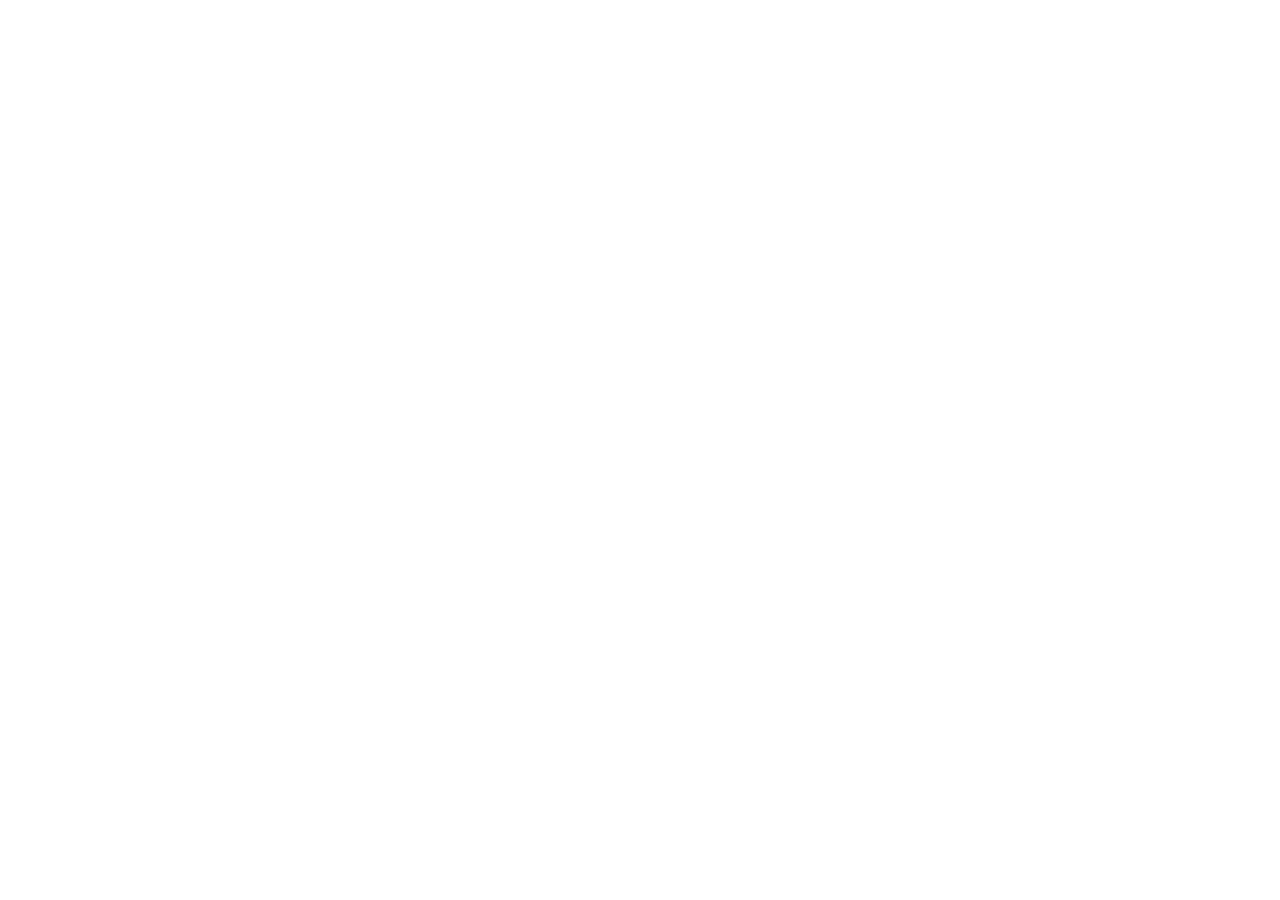
==== docs/index.html @ f17481f5 "Deploy site update" ====
<!DOCTYPE html>
<html>
<head>
  <!--
    If you are serving your web app in a path other than the root, change the
    href value below to reflect the base path you are serving from.

    The path provided below has to start and end with a slash "/" in order for
    it to work correctly.

    For more details:
    * https://developer.mozilla.org/en-US/docs/Web/HTML/Element/base

    This is a placeholder for base href that will be replaced by the value of
    the `--base-href` argument provided to `flutter build`.
  -->
  <base href="/">
  <meta charset="UTF-8">
  <meta content="IE=Edge" http-equiv="X-UA-Compatible">
  <meta name="description" content="A new Flutter project.">

  <!-- iOS meta tags & icons -->
  <meta name="mobile-web-app-capable" content="yes">
  <meta name="apple-mobile-web-app-status-bar-style" content="black">
  <meta name="apple-mobile-web-app-title" content="term_summary">
  <link rel="apple-touch-icon" href="icons/Icon-192.png">

  <!-- Favicon -->
  <link rel="icon" type="image/png" href="favicon.png"/>

  <title>term_summary</title>
  <link rel="manifest" href="manifest.json">
</head>
<body>
  <script src="flutter_bootstrap.js" async></script>
</body>
</html>
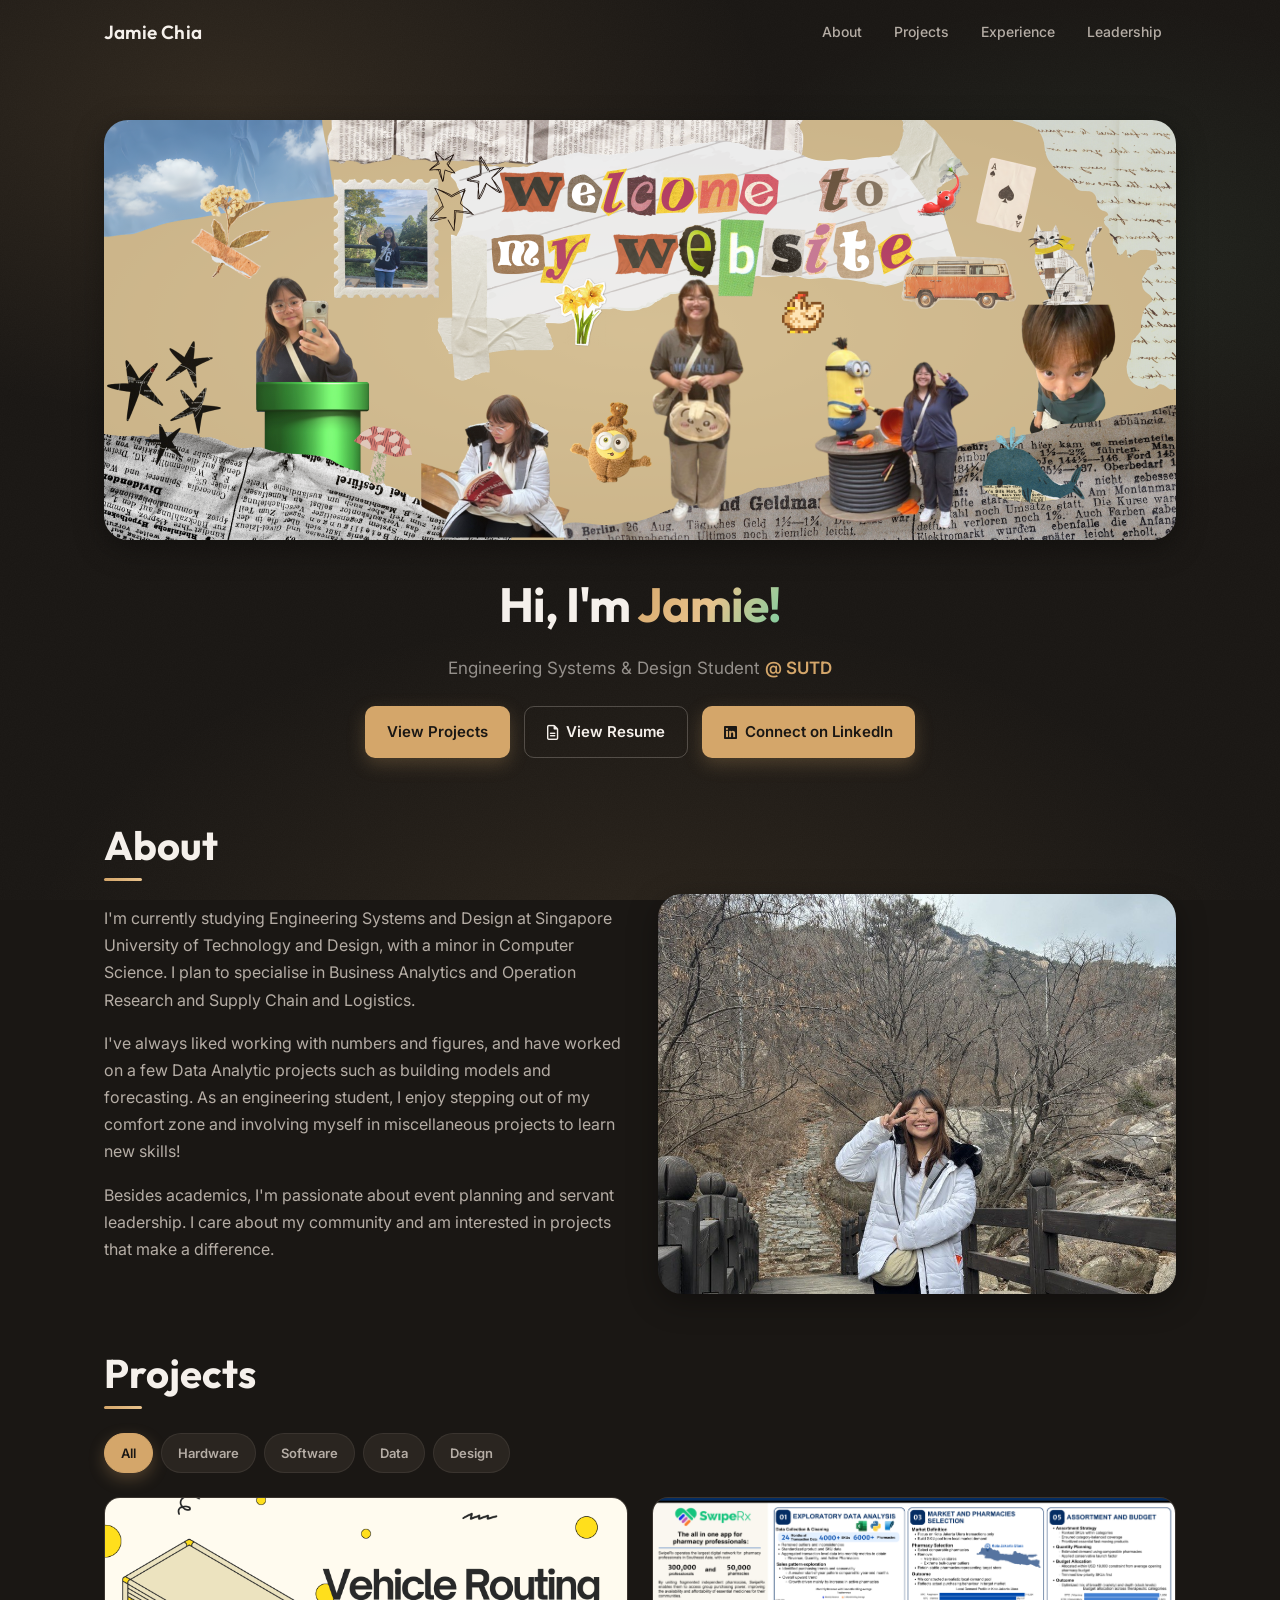
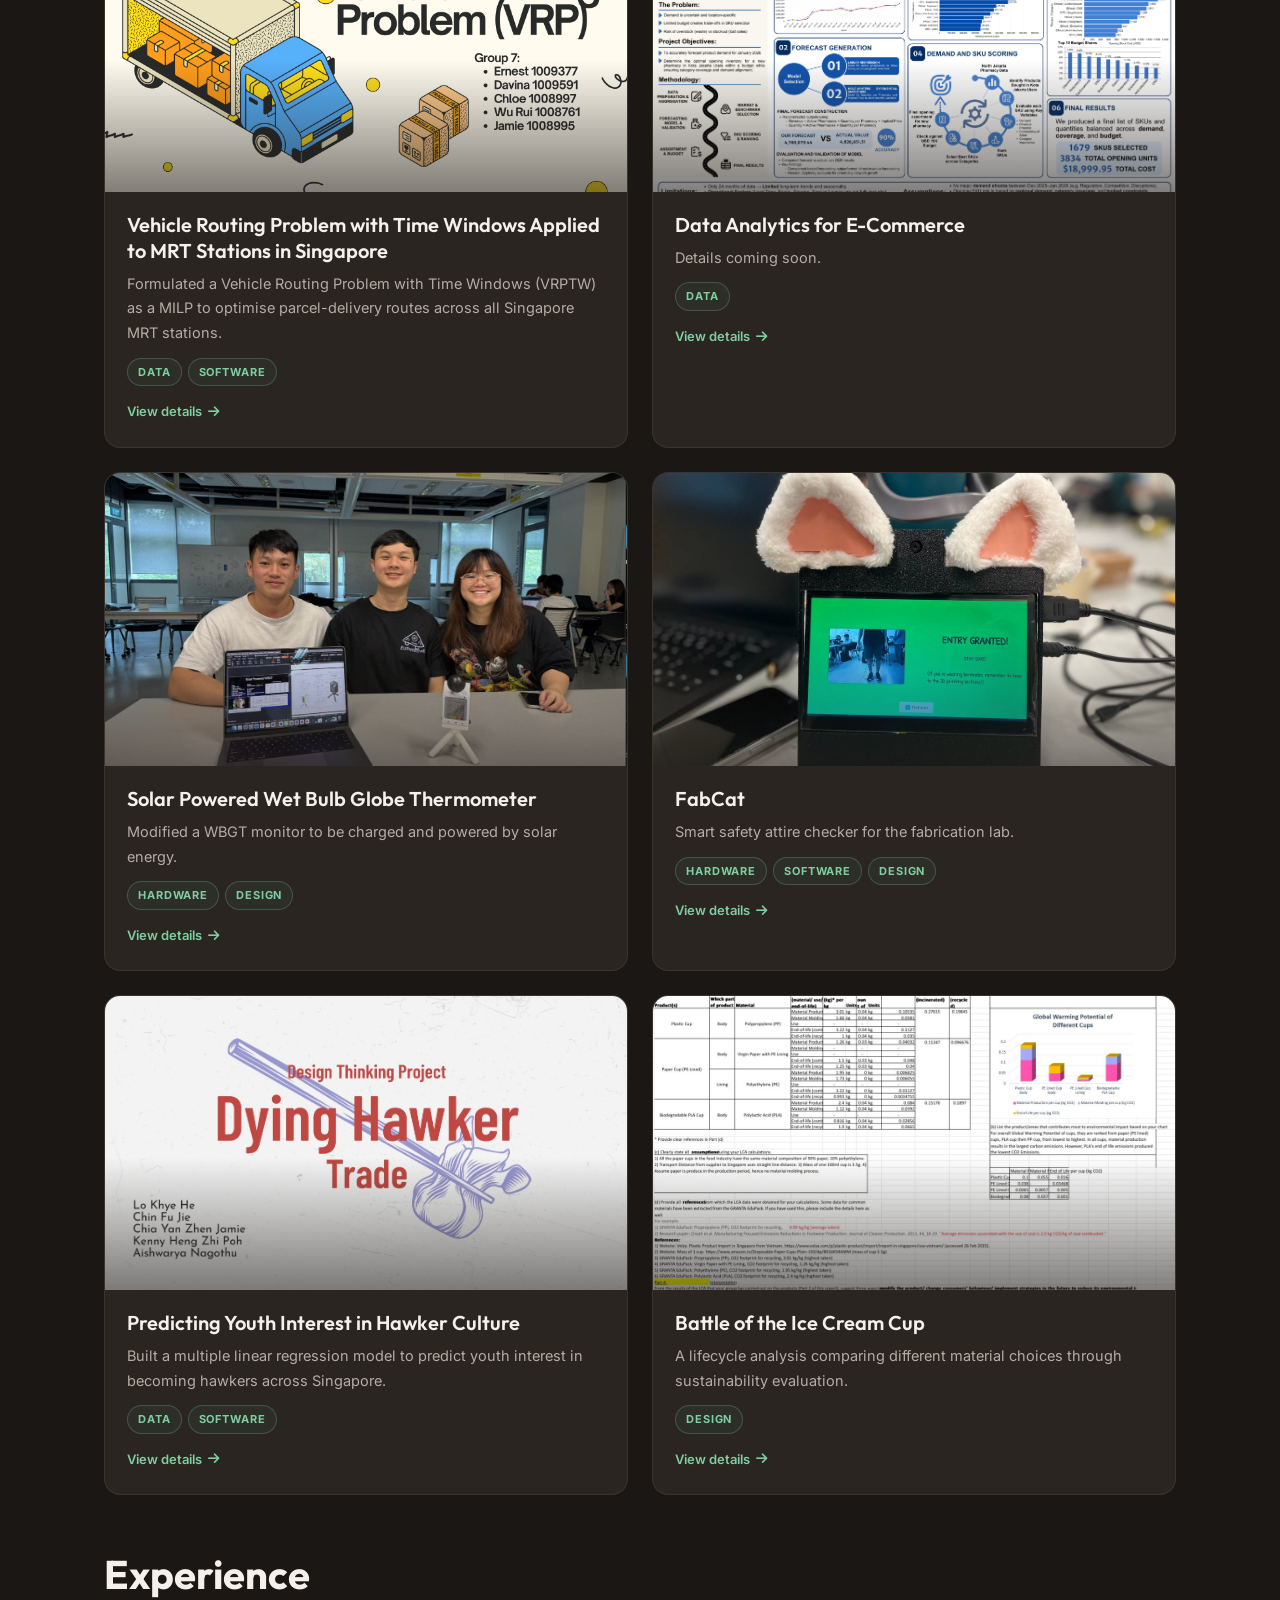
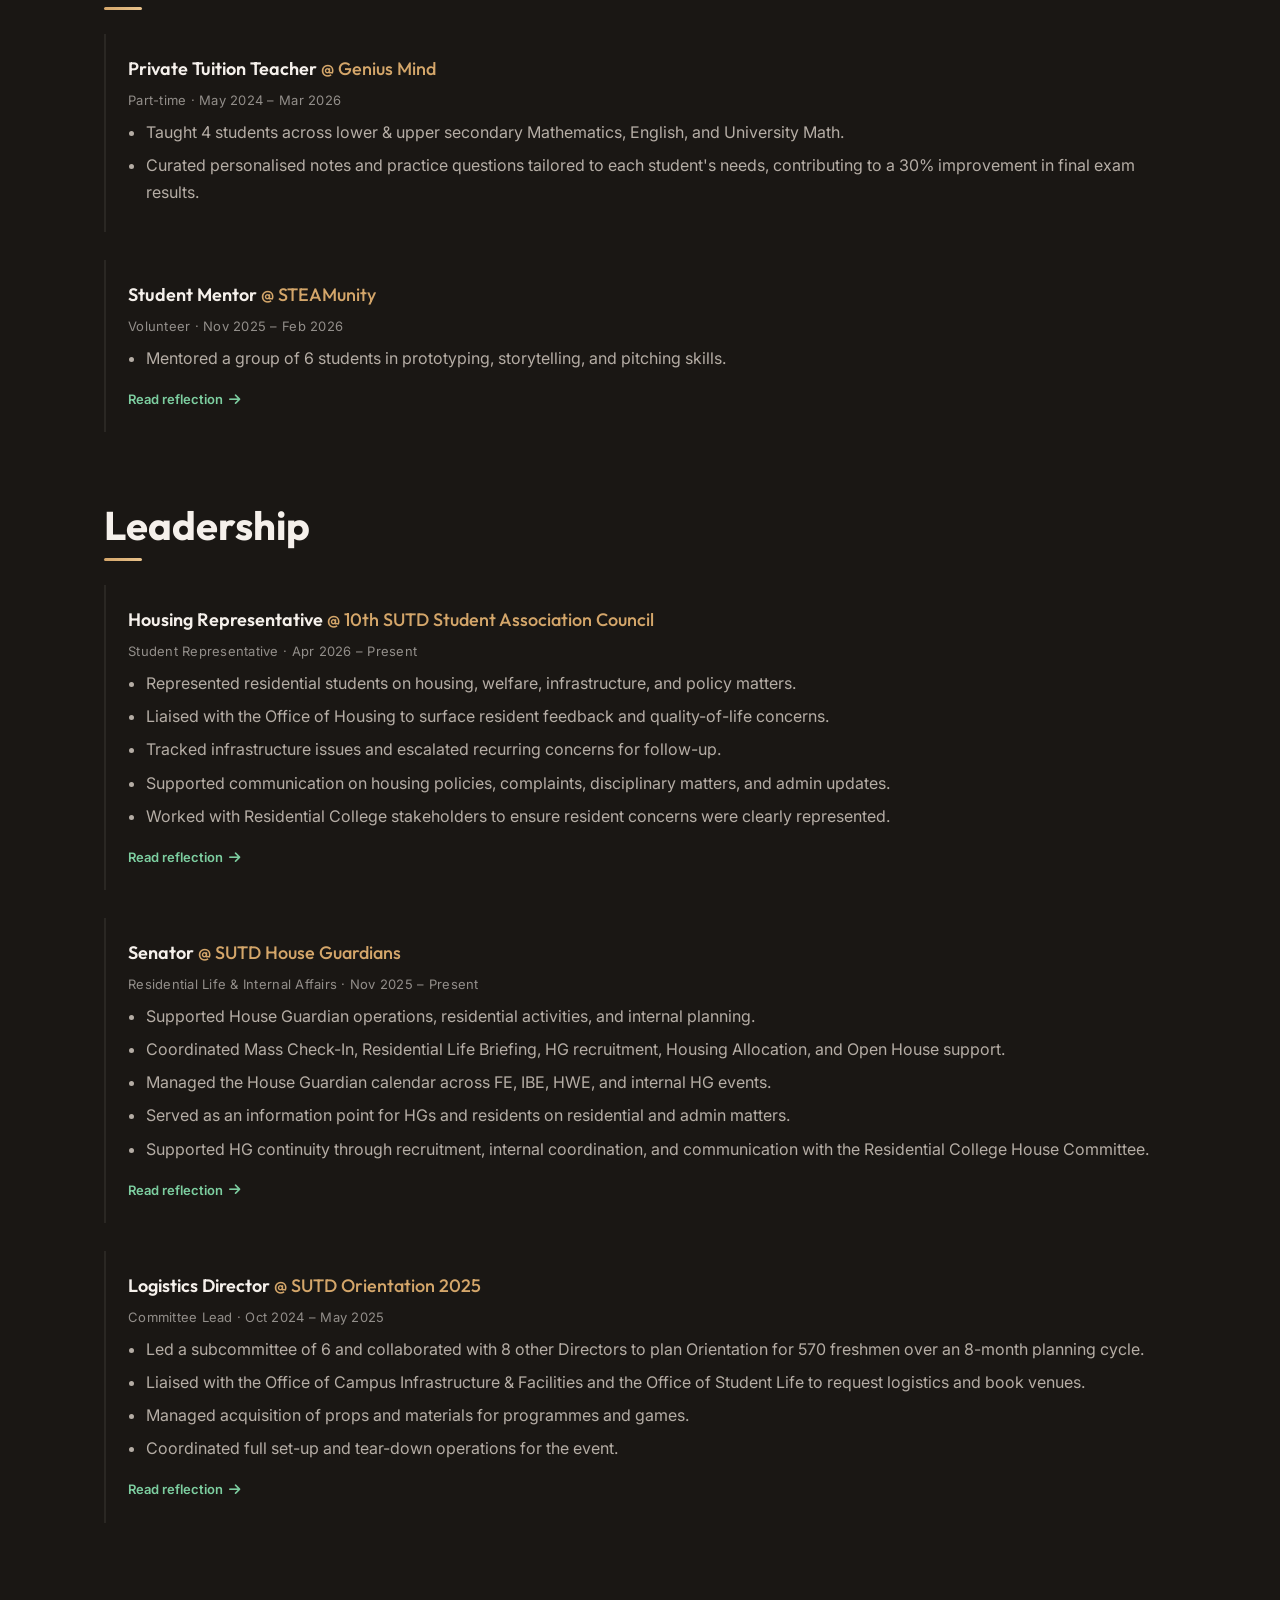
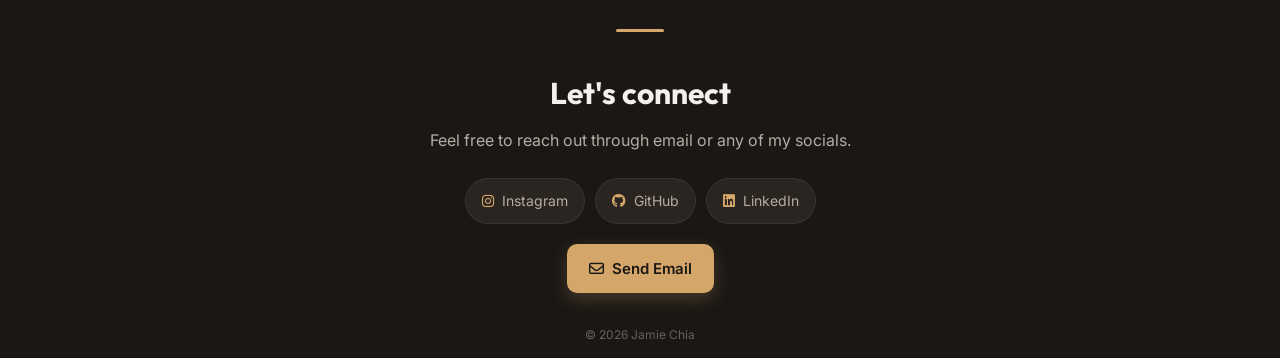
==== commit b88a0cd3: "Switch site to HTML version" ====
--- a/docs/index.html
+++ b/docs/index.html
@@ -1,37 +1,182 @@
 <!DOCTYPE html>
-<html>
+<html lang="en">
 <head>
-  <!--
-    If you are serving your web app in a path other than the root, change the
-    href value below to reflect the base path you are serving from.
+  <meta charset="UTF-8" />
+  <meta name="viewport" content="width=device-width, initial-scale=1.0" />
+  <title>Jamie Chia — Portfolio</title>
+  <meta name="description" content="Jamie Chia — Engineering Systems & Design student at SUTD, aspiring data analyst. Projects in data analytics, optimisation, hardware, and design, plus leadership and experience." />
+  <meta name="author" content="Jamie Chia" />
+  <link rel="icon" type="image/png" href="favicon.png" />
 
-    The path provided below has to start and end with a slash "/" in order for
-    it to work correctly.
+  <!-- Open Graph / social preview -->
+  <meta property="og:type" content="website" />
+  <meta property="og:title" content="Jamie Chia — Portfolio" />
+  <meta property="og:description" content="Engineering Systems & Design student at SUTD. Projects in data analytics, optimisation, hardware, and design." />
+  <meta property="og:image" content="assets/welcome_new.png" />
+  <meta name="twitter:card" content="summary_large_image" />
 
-    For more details:
-    * https://developer.mozilla.org/en-US/docs/Web/HTML/Element/base
+  <link rel="preconnect" href="https://fonts.googleapis.com" />
+  <link rel="preconnect" href="https://fonts.gstatic.com" crossorigin />
+  <link
+    href="https://fonts.googleapis.com/css2?family=Outfit:wght@500;600;700;800&family=Inter:wght@400;500;600;700&display=swap"
+    rel="stylesheet"
+  />
+  <link rel="stylesheet" href="https://cdnjs.cloudflare.com/ajax/libs/font-awesome/6.5.1/css/all.min.css" />
+  <link rel="stylesheet" href="styles.css" />
 
-    This is a placeholder for base href that will be replaced by the value of
-    the `--base-href` argument provided to `flutter build`.
-  -->
-  <base href="/">
-  <meta charset="UTF-8">
-  <meta content="IE=Edge" http-equiv="X-UA-Compatible">
-  <meta name="description" content="A new Flutter project.">
-
-  <!-- iOS meta tags & icons -->
-  <meta name="mobile-web-app-capable" content="yes">
-  <meta name="apple-mobile-web-app-status-bar-style" content="black">
-  <meta name="apple-mobile-web-app-title" content="term_summary">
-  <link rel="apple-touch-icon" href="icons/Icon-192.png">
-
-  <!-- Favicon -->
-  <link rel="icon" type="image/png" href="favicon.png"/>
-
-  <title>term_summary</title>
-  <link rel="manifest" href="manifest.json">
+  <script>
+    // Prevent browser page-zoom (trackpad pinch = ctrl+wheel) so zooming an
+    // embedded PDF/poster doesn't scale the whole site. The Drive PDF viewer
+    // keeps its own zoom controls.
+    window.addEventListener('wheel', function (e) {
+      if (e.ctrlKey) e.preventDefault();
+    }, { passive: false });
+    window.addEventListener('keydown', function (e) {
+      if ((e.ctrlKey || e.metaKey) && ['+', '-', '=', '0'].indexOf(e.key) !== -1) {
+        e.preventDefault();
+      }
+    });
+    document.addEventListener('gesturestart', function (e) { e.preventDefault(); });
+  </script>
 </head>
 <body>
-  <script src="flutter_bootstrap.js" async></script>
+  <div class="bg-mesh" aria-hidden="true"></div>
+  <div class="bg-noise" aria-hidden="true"></div>
+
+  <header class="nav" id="nav">
+    <div class="nav-inner">
+      <a href="#welcome" class="brand">Jamie Chia</a>
+      <nav class="nav-links">
+        <a href="#about" data-section="about">About</a>
+        <a href="#projects" data-section="projects">Projects</a>
+        <a href="#experience" data-section="experience">Experience</a>
+        <a href="#leadership" data-section="leadership">Leadership</a>
+      </nav>
+    </div>
+    <div class="scroll-progress" id="scrollProgress" aria-hidden="true"></div>
+  </header>
+
+  <main class="container">
+    <!-- Welcome -->
+    <section id="welcome" class="welcome reveal">
+      <div class="hero-banner">
+        <img src="assets/welcome_new.png" alt="Welcome banner" />
+        <div class="hero-glow" aria-hidden="true"></div>
+      </div>
+      <h1 class="hero-title">
+        Hi, I'm <span class="gradient-text">Jamie!</span>
+      </h1>
+      <p class="hero-sub">
+        Engineering Systems &amp; Design Student
+        <span class="accent">@ SUTD</span>
+      </p>
+      <div class="hero-cta">
+        <a href="#projects" class="btn btn-primary">View Projects</a>
+        <a
+          href="https://drive.google.com/file/d/1dFNboKUrSC80b1R4rKAK2eT_RFc7WORm/view"
+          target="_blank"
+          rel="noopener"
+          class="btn btn-ghost"
+        >
+          <i class="fa-regular fa-file-lines"></i> View Resume
+        </a>
+        <a
+          href="https://www.linkedin.com/in/jcjamiechia/"
+          target="_blank"
+          rel="noopener"
+          class="btn btn-primary"
+        >
+          <i class="fa-brands fa-linkedin"></i> Connect on LinkedIn
+        </a>
+      </div>
+    </section>
+
+    <!-- About -->
+    <section id="about" class="about reveal">
+      <div class="about-text">
+        <h2 class="section-title">About</h2>
+        <p>
+          I'm currently studying Engineering Systems and Design at Singapore
+          University of Technology and Design, with a minor in Computer Science.
+          I plan to specialise in Business Analytics and Operation Research and
+          Supply Chain and Logistics.
+        </p>
+        <p>
+          I've always liked working with numbers and figures, and have worked on
+          a few Data Analytic projects such as building models and forecasting.
+          As an engineering student, I enjoy stepping out of my comfort zone and
+          involving myself in miscellaneous projects to learn new skills!
+        </p>
+        <p>
+          Besides academics, I'm passionate about event planning and servant
+          leadership. I care about my community and am interested in projects
+          that make a difference.
+        </p>
+      </div>
+      <div class="about-image">
+        <img src="assets/about.jpg" alt="Portrait of Jamie" />
+      </div>
+    </section>
+
+    <!-- Projects -->
+    <section id="projects" class="projects reveal">
+      <h2 class="section-title">Projects</h2>
+      <div class="filter-chips" id="filterChips">
+        <button class="chip active" data-tag="All">All</button>
+        <button class="chip" data-tag="Hardware">Hardware</button>
+        <button class="chip" data-tag="Software">Software</button>
+        <button class="chip" data-tag="Data">Data</button>
+        <button class="chip" data-tag="Design">Design</button>
+      </div>
+      <div class="project-grid" id="projectGrid"></div>
+    </section>
+
+    <!-- Experience -->
+    <section id="experience" class="experience reveal">
+      <h2 class="section-title">Experience</h2>
+      <div class="exp-list" id="experienceList"></div>
+    </section>
+
+    <!-- Leadership -->
+    <section id="leadership" class="leadership reveal">
+      <h2 class="section-title">Leadership</h2>
+      <div class="exp-list" id="leadershipList"></div>
+    </section>
+
+    <!-- Contact / Footer -->
+    <footer id="contact" class="footer reveal">
+      <div class="footer-rule"></div>
+      <h2 class="footer-title">Let's connect</h2>
+      <p class="footer-sub">Feel free to reach out through email or any of my socials.</p>
+      <div class="socials">
+        <a href="https://www.instagram.com/jcjamiechia/" target="_blank" rel="noopener" class="social">
+          <i class="fa-brands fa-instagram"></i><span>Instagram</span>
+        </a>
+        <a href="https://github.com/jcjamiechia" target="_blank" rel="noopener" class="social">
+          <i class="fa-brands fa-github"></i><span>GitHub</span>
+        </a>
+        <a href="https://www.linkedin.com/in/jcjamiechia/" target="_blank" rel="noopener" class="social">
+          <i class="fa-brands fa-linkedin"></i><span>LinkedIn</span>
+        </a>
+      </div>
+      <a href="mailto:cyzj1234@gmail.com" class="btn btn-primary email-btn">
+        <i class="fa-regular fa-envelope"></i> Send Email
+      </a>
+      <p class="copyright">© 2026 Jamie Chia</p>
+    </footer>
+  </main>
+
+  <!-- Project modal -->
+  <div class="modal" id="modal" aria-hidden="true">
+    <div class="modal-backdrop" data-close></div>
+    <div class="modal-panel" role="dialog" aria-modal="true">
+      <button class="modal-close" data-close aria-label="Close">
+        <i class="fa-solid fa-xmark"></i>
+      </button>
+      <div class="modal-body" id="modalBody"></div>
+    </div>
+  </div>
+
+  <script src="script.js"></script>
 </body>
 </html>
--- a/docs/styles.css
+++ b/docs/styles.css
@@ -0,0 +1,644 @@
+/* ─── Design tokens ─────────────────────────────────────────────── */
+:root {
+  --bg:            #1A1714;
+  --bg-2:          #221d18;
+  --surface:       #2A2520;
+  --surface-2:     #3A342E;
+  --primary:       #D4A66A;   /* caramel/gold */
+  --primary-soft:  #E8C28C;
+  --accent:        #7DCEA0;   /* sage green */
+  --text:          #F5F0EB;
+  --text-muted:    #B5ADA5;
+  --text-dim:      rgba(245,240,235,0.55);
+  --divider:       rgba(232,224,216,0.14);
+  --divider-soft:  rgba(232,224,216,0.08);
+  --button-on-primary: #1A1714;
+
+  --r-sm: 10px;
+  --r-md: 16px;
+  --r-lg: 24px;
+  --r-pill: 999px;
+
+  --s-sm: 12px;
+  --s-md: 24px;
+  --s-lg: 36px;
+  --s-xl: 56px;
+
+  --nav-h: 64px;
+
+  --shadow-card: 0 8px 30px rgba(0,0,0,0.35);
+  --shadow-hover: 0 18px 48px rgba(0,0,0,0.45);
+  --shadow-glow: 0 0 60px rgba(212,166,106,0.18);
+}
+
+/* ─── Reset & base ─────────────────────────────────────────────── */
+*, *::before, *::after { box-sizing: border-box; }
+html { scroll-behavior: smooth; scroll-padding-top: var(--nav-h); }
+body {
+  margin: 0;
+  background: var(--bg);
+  color: var(--text);
+  font-family: 'Inter', system-ui, -apple-system, sans-serif;
+  font-size: 16px;
+  line-height: 1.7;
+  -webkit-font-smoothing: antialiased;
+  overflow-x: hidden;
+}
+img { max-width: 100%; display: block; }
+a { color: inherit; text-decoration: none; }
+button { font: inherit; cursor: pointer; border: 0; background: none; color: inherit; }
+ul { padding-left: 1.1em; margin: 8px 0 0; }
+li { margin: 6px 0; color: var(--text-muted); }
+p { margin: 0 0 1em; color: var(--text-muted); }
+
+/* ─── Atmospheric background ───────────────────────────────────── */
+.bg-mesh {
+  position: fixed; inset: 0;
+  z-index: -2;
+  background:
+    radial-gradient(60% 50% at 18% 12%, rgba(212,166,106,0.12), transparent 70%),
+    radial-gradient(45% 40% at 85% 28%, rgba(125,206,160,0.07), transparent 70%),
+    radial-gradient(70% 60% at 50% 110%, rgba(212,166,106,0.10), transparent 70%),
+    var(--bg);
+}
+.bg-noise {
+  position: fixed; inset: 0;
+  z-index: -1;
+  pointer-events: none;
+  opacity: 0.035;
+  background-image: url("data:image/svg+xml;utf8,<svg xmlns='http://www.w3.org/2000/svg' width='200' height='200'><filter id='n'><feTurbulence type='fractalNoise' baseFrequency='0.85' numOctaves='2' stitchTiles='stitch'/><feColorMatrix values='0 0 0 0 1 0 0 0 0 1 0 0 0 0 1 0 0 0 0.6 0'/></filter><rect width='100%' height='100%' filter='url(%23n)'/></svg>");
+}
+
+/* ─── Nav ──────────────────────────────────────────────────────── */
+.nav {
+  position: fixed; top: 0; left: 0; right: 0;
+  z-index: 50;
+  transition: background 220ms ease, border-color 220ms ease, backdrop-filter 220ms ease;
+  border-bottom: 1px solid transparent;
+}
+.nav.elevated {
+  background: rgba(26,23,20,0.78);
+  backdrop-filter: saturate(140%) blur(14px);
+  -webkit-backdrop-filter: saturate(140%) blur(14px);
+  border-bottom-color: var(--divider-soft);
+}
+.nav-inner {
+  max-width: 1120px;
+  margin: 0 auto;
+  padding: 14px 24px;
+  display: flex; align-items: center; gap: 16px;
+  height: var(--nav-h);
+}
+.brand {
+  font-family: 'Outfit', sans-serif;
+  font-weight: 600;
+  font-size: 19px;
+  letter-spacing: 0.2px;
+  color: var(--text);
+}
+.nav-links {
+  margin-left: auto;
+  display: flex; gap: 4px; flex-wrap: wrap;
+}
+.nav-links a {
+  position: relative;
+  padding: 8px 14px;
+  border-radius: var(--r-pill);
+  font-size: 14px; font-weight: 500;
+  color: var(--text-muted);
+  transition: color 180ms ease, background 180ms ease;
+}
+.nav-links a:hover { color: var(--text); background: rgba(245,240,235,0.04); }
+.nav-links a.active { color: var(--primary); background: rgba(212,166,106,0.08); }
+.nav-links a.active::after {
+  content: ''; position: absolute;
+  left: 50%; bottom: 2px;
+  width: 14px; height: 2px; margin-left: -7px;
+  background: var(--primary); border-radius: 2px;
+}
+
+/* ─── Layout ───────────────────────────────────────────────────── */
+.container {
+  max-width: 1120px;
+  margin: 0 auto;
+  padding: 96px var(--s-md) 0;
+}
+section { padding-bottom: var(--s-xl); scroll-margin-top: var(--nav-h); }
+.section-title {
+  font-family: 'Outfit', sans-serif;
+  font-size: clamp(28px, 4vw, 40px);
+  font-weight: 700;
+  line-height: 1.15;
+  margin: 0 0 var(--s-md);
+  color: var(--text);
+}
+.section-title::after {
+  content: ''; display: block;
+  width: 38px; height: 3px;
+  margin-top: 10px;
+  background: linear-gradient(90deg, var(--primary), var(--primary-soft));
+  border-radius: 2px;
+}
+
+/* ─── Reveal on scroll ─────────────────────────────────────────── */
+.reveal {
+  opacity: 0;
+  transform: translateY(28px);
+  transition: opacity 700ms ease, transform 700ms cubic-bezier(0.22,1,0.36,1);
+}
+.reveal.in {
+  opacity: 1;
+  transform: translateY(0);
+}
+@media (prefers-reduced-motion: reduce) {
+  .reveal { opacity: 1; transform: none; transition: none; }
+}
+
+/* ─── Welcome / Hero ───────────────────────────────────────────── */
+.welcome { text-align: center; padding-top: var(--s-md); }
+.hero-banner {
+  position: relative;
+  width: 100%; height: clamp(240px, 42vw, 420px);
+  border-radius: var(--r-lg);
+  overflow: hidden;
+  margin-bottom: var(--s-md);
+  box-shadow: var(--shadow-card);
+}
+.hero-banner img {
+  width: 100%; height: 100%;
+  object-fit: cover;
+  transition: transform 1200ms ease;
+}
+.hero-banner:hover img { transform: scale(1.03); }
+.hero-glow {
+  position: absolute; inset: -40%;
+  background: radial-gradient(closest-side, rgba(212,166,106,0.25), transparent 70%);
+  pointer-events: none;
+  mix-blend-mode: screen;
+}
+.hero-title {
+  font-family: 'Outfit', sans-serif;
+  font-size: clamp(32px, 5vw, 48px);
+  font-weight: 700;
+  margin: 16px 0 8px;
+  letter-spacing: -0.02em;
+}
+.gradient-text {
+  background: linear-gradient(120deg, var(--primary), var(--primary-soft) 50%, var(--accent));
+  -webkit-background-clip: text; background-clip: text;
+  color: transparent;
+}
+.hero-sub {
+  font-size: 17px;
+  color: var(--text-dim);
+  margin-bottom: var(--s-md);
+}
+.hero-sub .accent { color: var(--primary); font-weight: 600; }
+.hero-cta {
+  display: flex; flex-wrap: wrap; gap: 14px; justify-content: center;
+  margin-top: 8px;
+}
+
+/* ─── Buttons ──────────────────────────────────────────────────── */
+.btn {
+  display: inline-flex; align-items: center; gap: 8px;
+  padding: 12px 22px;
+  border-radius: var(--r-sm);
+  font-weight: 600; font-size: 15px;
+  transition: transform 180ms ease, box-shadow 180ms ease, background 180ms ease, color 180ms ease, border-color 180ms ease;
+  white-space: nowrap;
+}
+.btn:active { transform: translateY(1px); }
+.btn-primary {
+  background: var(--primary);
+  color: var(--button-on-primary);
+  box-shadow: 0 6px 18px rgba(212,166,106,0.25);
+}
+.btn-primary:hover {
+  background: var(--primary-soft);
+  box-shadow: 0 10px 26px rgba(212,166,106,0.35);
+  transform: translateY(-1px);
+}
+.btn-ghost {
+  border: 1px solid rgba(232,224,216,0.25);
+  color: var(--text);
+}
+.btn-ghost:hover {
+  background: rgba(245,240,235,0.05);
+  border-color: rgba(232,224,216,0.45);
+  transform: translateY(-1px);
+}
+
+/* ─── About ────────────────────────────────────────────────────── */
+.about {
+  display: grid;
+  grid-template-columns: 1fr 1fr;
+  gap: var(--s-lg);
+  align-items: start;
+}
+.about-text { padding-top: 8px; }
+.about-image {
+  margin-top: 80px;
+  border-radius: var(--r-lg);
+  overflow: hidden;
+  box-shadow: var(--shadow-card);
+  transition: transform 400ms ease, box-shadow 400ms ease;
+}
+.about-image:hover { transform: translateY(-4px); box-shadow: var(--shadow-hover); }
+.about-image img { width: 100%; height: 400px; object-fit: cover; }
+@media (max-width: 850px) {
+  .about { grid-template-columns: 1fr; gap: var(--s-md); }
+  .about-image { margin-top: 0; }
+}
+
+/* ─── Project filter chips ────────────────────────────────────── */
+.filter-chips {
+  display: flex; flex-wrap: wrap; gap: 8px;
+  margin-bottom: var(--s-md);
+}
+.chip {
+  padding: 8px 16px;
+  font-size: 13px; font-weight: 600;
+  color: var(--text-muted);
+  background: var(--surface);
+  border: 1px solid var(--divider-soft);
+  border-radius: var(--r-pill);
+  transition: all 200ms ease;
+}
+.chip:hover {
+  color: var(--text);
+  border-color: var(--divider);
+  transform: translateY(-1px);
+}
+.chip.active {
+  background: var(--primary);
+  border-color: var(--primary);
+  color: var(--button-on-primary);
+  box-shadow: 0 6px 16px rgba(212,166,106,0.28);
+}
+
+/* ─── Project grid & cards ────────────────────────────────────── */
+.project-grid {
+  display: grid;
+  grid-template-columns: repeat(2, 1fr);
+  gap: var(--s-md);
+}
+@media (max-width: 850px) { .project-grid { grid-template-columns: 1fr; } }
+
+.card {
+  background: var(--surface);
+  border: 1px solid var(--divider-soft);
+  border-radius: var(--r-md);
+  overflow: hidden;
+  display: flex; flex-direction: column;
+  cursor: pointer;
+  transition: transform 350ms cubic-bezier(0.22,1,0.36,1),
+              box-shadow 350ms ease,
+              border-color 350ms ease;
+}
+.card:hover {
+  transform: translateY(-6px);
+  box-shadow: var(--shadow-hover);
+  border-color: rgba(212,166,106,0.35);
+}
+.card-img {
+  width: 100%; aspect-ratio: 16/9;
+  overflow: hidden;
+  background: var(--surface-2);
+  position: relative;
+}
+.card-img img {
+  width: 100%; height: 100%;
+  object-fit: cover;
+  transition: transform 700ms cubic-bezier(0.22,1,0.36,1);
+}
+.card:hover .card-img img { transform: scale(1.06); }
+.card-img::after {
+  content: '';
+  position: absolute; inset: 0;
+  background: linear-gradient(180deg, transparent 55%, rgba(26,23,20,0.55));
+  pointer-events: none;
+}
+.card-body { padding: 20px 22px 22px; }
+.card-title {
+  font-family: 'Outfit', sans-serif;
+  font-size: 20px; font-weight: 600;
+  line-height: 1.3;
+  margin: 0 0 8px;
+  color: var(--text);
+}
+.card-summary { font-size: 14.5px; color: var(--text-muted); margin: 0 0 12px; }
+.card-tags { display: flex; flex-wrap: wrap; gap: 6px; }
+.tag {
+  font-size: 11px; font-weight: 700; letter-spacing: 0.08em;
+  text-transform: uppercase;
+  color: var(--accent);
+  padding: 4px 10px;
+  border: 1px solid rgba(125,206,160,0.25);
+  border-radius: var(--r-pill);
+  background: rgba(125,206,160,0.06);
+}
+
+/* ─── Experience / Leadership ────────────────────────────────── */
+.exp-item {
+  padding: 20px 22px;
+  border-left: 2px solid var(--divider-soft);
+  margin-bottom: 14px;
+  transition: border-color 200ms ease, background 200ms ease;
+  border-radius: 0 var(--r-sm) var(--r-sm) 0;
+}
+.exp-item:hover {
+  border-left-color: var(--primary);
+  background: rgba(245,240,235,0.02);
+}
+.exp-item h3 {
+  font-family: 'Outfit', sans-serif;
+  font-size: 18px; font-weight: 600;
+  margin: 0 0 4px;
+  color: var(--text);
+}
+.exp-item .exp-at { color: var(--primary); font-weight: 500; }
+.exp-meta {
+  font-size: 13px; color: var(--text-dim);
+  margin: 0 0 4px;
+  letter-spacing: 0.02em;
+}
+
+/* ─── Footer ───────────────────────────────────────────────────── */
+.footer { text-align: center; padding-top: var(--s-lg); }
+.footer-rule {
+  width: 48px; height: 3px;
+  margin: 0 auto var(--s-lg);
+  background: var(--primary);
+  border-radius: 2px;
+}
+.footer-title {
+  font-family: 'Outfit', sans-serif;
+  font-size: 30px; font-weight: 700;
+  margin: 0 0 8px;
+}
+.footer-sub {
+  max-width: 460px; margin: 0 auto var(--s-md);
+  color: var(--text-muted);
+}
+.socials {
+  display: flex; justify-content: center; flex-wrap: wrap;
+  gap: 10px; margin-bottom: 16px;
+}
+.social {
+  display: inline-flex; align-items: center; gap: 8px;
+  padding: 10px 16px;
+  border-radius: var(--r-pill);
+  background: var(--surface);
+  border: 1px solid var(--divider-soft);
+  font-size: 14px; color: var(--text-muted);
+  transition: all 200ms ease;
+}
+.social i { color: var(--primary); }
+.social:hover {
+  color: var(--text);
+  border-color: rgba(212,166,106,0.45);
+  transform: translateY(-2px);
+  box-shadow: 0 8px 20px rgba(0,0,0,0.3);
+}
+.email-btn { margin-top: 4px; }
+.copyright {
+  margin-top: 32px;
+  font-size: 12px;
+  color: rgba(245,240,235,0.35);
+}
+
+/* ─── Modal ────────────────────────────────────────────────────── */
+.modal {
+  position: fixed; inset: 0;
+  z-index: 100;
+  display: none;
+  align-items: center; justify-content: center;
+  padding: 24px;
+}
+.modal.open { display: flex; }
+.modal-backdrop {
+  position: absolute; inset: 0;
+  background: rgba(10,8,6,0.7);
+  backdrop-filter: blur(8px);
+  -webkit-backdrop-filter: blur(8px);
+  animation: fadeIn 250ms ease;
+}
+.modal-panel {
+  position: relative;
+  width: min(880px, 100%);
+  max-height: 88vh;
+  background: var(--bg-2);
+  border: 1px solid var(--divider-soft);
+  border-radius: var(--r-lg);
+  overflow: hidden;
+  display: flex; flex-direction: column;
+  box-shadow: 0 30px 80px rgba(0,0,0,0.6);
+  animation: modalIn 350ms cubic-bezier(0.22,1,0.36,1);
+}
+.modal-close {
+  position: absolute; top: 12px; right: 12px;
+  z-index: 2;
+  width: 38px; height: 38px;
+  border-radius: var(--r-pill);
+  background: rgba(26,23,20,0.6);
+  color: var(--text);
+  display: inline-flex; align-items: center; justify-content: center;
+  transition: background 180ms ease, transform 180ms ease;
+}
+.modal-close:hover { background: rgba(26,23,20,0.9); transform: rotate(90deg); }
+.modal-body { overflow-y: auto; padding: 28px clamp(20px, 4vw, 40px) 36px; }
+
+.modal-hero {
+  width: calc(100% + 80px);
+  margin: -28px -40px 24px;
+  height: 280px;
+  overflow: hidden;
+  position: relative;
+}
+@media (max-width: 600px) {
+  .modal-hero { width: calc(100% + 40px); margin: -28px -20px 20px; height: 200px; }
+}
+.modal-hero img { width: 100%; height: 100%; object-fit: cover; }
+.modal-hero::after {
+  content: ''; position: absolute; inset: 0;
+  background: linear-gradient(180deg, transparent 40%, var(--bg-2));
+}
+.modal h2 {
+  font-family: 'Outfit', sans-serif;
+  font-size: clamp(24px, 3.4vw, 32px);
+  font-weight: 700; margin: 0 0 6px;
+  color: var(--text);
+}
+.modal .subtitle {
+  color: var(--text-muted);
+  margin: 0 0 20px;
+  font-size: 15.5px;
+}
+.modal-meta {
+  display: grid;
+  grid-template-columns: repeat(auto-fit, minmax(180px, 1fr));
+  gap: 16px;
+  padding: 18px;
+  background: rgba(245,240,235,0.03);
+  border: 1px solid var(--divider-soft);
+  border-radius: var(--r-md);
+  margin-bottom: 24px;
+}
+.meta-label {
+  font-size: 11px; font-weight: 700; letter-spacing: 0.12em;
+  color: var(--accent); text-transform: uppercase;
+  margin: 0 0 4px;
+}
+.meta-value { font-size: 14px; color: var(--text-muted); margin: 0; }
+.modal h3 {
+  font-family: 'Outfit', sans-serif;
+  font-size: 18px; font-weight: 600;
+  color: var(--text);
+  margin: 24px 0 8px;
+}
+.modal .highlights li::marker { color: var(--primary); }
+.gallery {
+  display: grid;
+  grid-template-columns: repeat(auto-fill, minmax(220px, 1fr));
+  gap: 10px;
+  margin-top: 12px;
+}
+.gallery img {
+  width: 100%; aspect-ratio: 16/9;
+  object-fit: cover;
+  border-radius: var(--r-sm);
+  transition: transform 300ms ease;
+}
+.gallery img:hover { transform: scale(1.03); }
+
+.video-wrap {
+  position: relative; padding-bottom: 56.25%; height: 0;
+  border-radius: var(--r-md); overflow: hidden;
+  margin-top: 12px;
+}
+.video-wrap iframe {
+  position: absolute; inset: 0;
+  width: 100%; height: 100%;
+  border: 0;
+}
+
+@keyframes fadeIn { from { opacity: 0; } to { opacity: 1; } }
+@keyframes modalIn {
+  from { opacity: 0; transform: translateY(20px) scale(0.98); }
+  to   { opacity: 1; transform: translateY(0) scale(1); }
+}
+
+/* ─── Scroll progress bar ──────────────────────────────────────── */
+.scroll-progress {
+  position: absolute; left: 0; bottom: 0;
+  height: 2.5px; width: 0%;
+  background: linear-gradient(90deg, var(--primary), var(--primary-soft));
+  transition: width 80ms linear;
+}
+
+/* ─── Card CTA ─────────────────────────────────────────────────── */
+.card-cta {
+  display: inline-flex; align-items: center; gap: 6px;
+  margin-top: 14px;
+  font-size: 13px; font-weight: 600;
+  color: var(--accent);
+}
+.card-cta i { transition: transform 200ms ease; }
+.card:hover .card-cta i { transform: translateX(4px); }
+
+/* ─── Experience / Leadership lists ───────────────────────────── */
+.exp-list { display: flex; flex-direction: column; gap: 14px; }
+.exp-item.clickable { cursor: pointer; }
+.exp-item.clickable:hover {
+  transform: translateY(-3px);
+  box-shadow: var(--shadow-card);
+  background: rgba(245,240,235,0.03);
+}
+.exp-cta {
+  display: inline-flex; align-items: center; gap: 6px;
+  margin-top: 10px;
+  font-size: 13px; font-weight: 600;
+  color: var(--accent);
+}
+.exp-cta i { transition: transform 200ms ease; }
+.exp-item.clickable:hover .exp-cta i { transform: translateX(4px); }
+
+/* ─── Modal: note, doc titles, reflection ─────────────────────── */
+.modal .note {
+  font-style: italic;
+  color: var(--text-dim);
+  border-left: 2px solid rgba(212,166,106,0.4);
+  padding: 4px 0 4px 14px;
+  margin: 14px 0 0;
+}
+.modal .doc-title {
+  font-weight: 700; color: var(--primary);
+  margin: 18px 0 0; font-size: 14.5px;
+}
+.exp-modal-title .exp-at { color: var(--primary); font-weight: 500; }
+.reflection-block { margin-top: 16px; }
+.reflection-head {
+  color: var(--primary); font-weight: 700; font-size: 16px;
+  margin: 0 0 4px;
+}
+
+/* ─── Blog-style captioned gallery ────────────────────────────── */
+.story-gallery { display: flex; flex-direction: column; gap: 22px; margin-top: 14px; }
+.story-photo { margin: 0; }
+.story-photo img {
+  width: 100%;
+  max-height: 520px;
+  object-fit: contain;
+  background: var(--surface);
+  border: 1px solid var(--divider-soft);
+  border-radius: var(--r-md);
+}
+.story-photo figcaption {
+  margin-top: 8px;
+  font-size: 14px; color: var(--text-muted);
+}
+
+/* ─── Product viewer ──────────────────────────────────────────── */
+.product-viewer { margin-top: 14px; }
+.pv-main {
+  background: var(--surface);
+  border: 1px solid var(--divider-soft);
+  border-radius: var(--r-md);
+  overflow: hidden;
+  padding: 16px;
+}
+.pv-main img {
+  width: 100%; max-height: 440px; object-fit: contain;
+  transition: opacity 200ms ease;
+}
+.pv-caption { margin: 12px 0 0; color: var(--text-muted); font-size: 15px; }
+.pv-thumbs {
+  display: flex; flex-wrap: wrap; gap: 22px; justify-content: center;
+  margin-top: 18px;
+}
+.pv-thumb {
+  display: flex; flex-direction: column; align-items: center; gap: 6px;
+  color: var(--text-muted);
+}
+.pv-ring {
+  display: block; width: 62px; height: 62px;
+  border-radius: 50%; padding: 3px;
+  border: 1.5px solid var(--divider);
+  transition: border-color 200ms ease, transform 200ms ease;
+}
+.pv-ring img { width: 100%; height: 100%; object-fit: cover; border-radius: 50%; }
+.pv-thumb .pv-label { font-size: 13px; font-weight: 500; }
+.pv-thumb:hover .pv-ring { transform: translateY(-2px); }
+.pv-thumb.active .pv-ring { border-color: var(--primary); border-width: 2.5px; }
+.pv-thumb.active .pv-label { color: var(--text); font-weight: 700; }
+
+/* ─── Stagger helper ──────────────────────────────────────────── */
+.stagger > * { opacity: 0; transform: translateY(16px); transition: opacity 600ms ease, transform 600ms cubic-bezier(0.22,1,0.36,1); }
+.stagger.in > * { opacity: 1; transform: translateY(0); }
+.stagger.in > *:nth-child(1) { transition-delay: 0ms; }
+.stagger.in > *:nth-child(2) { transition-delay: 80ms; }
+.stagger.in > *:nth-child(3) { transition-delay: 160ms; }
+.stagger.in > *:nth-child(4) { transition-delay: 240ms; }
+.stagger.in > *:nth-child(5) { transition-delay: 320ms; }
+.stagger.in > *:nth-child(6) { transition-delay: 400ms; }
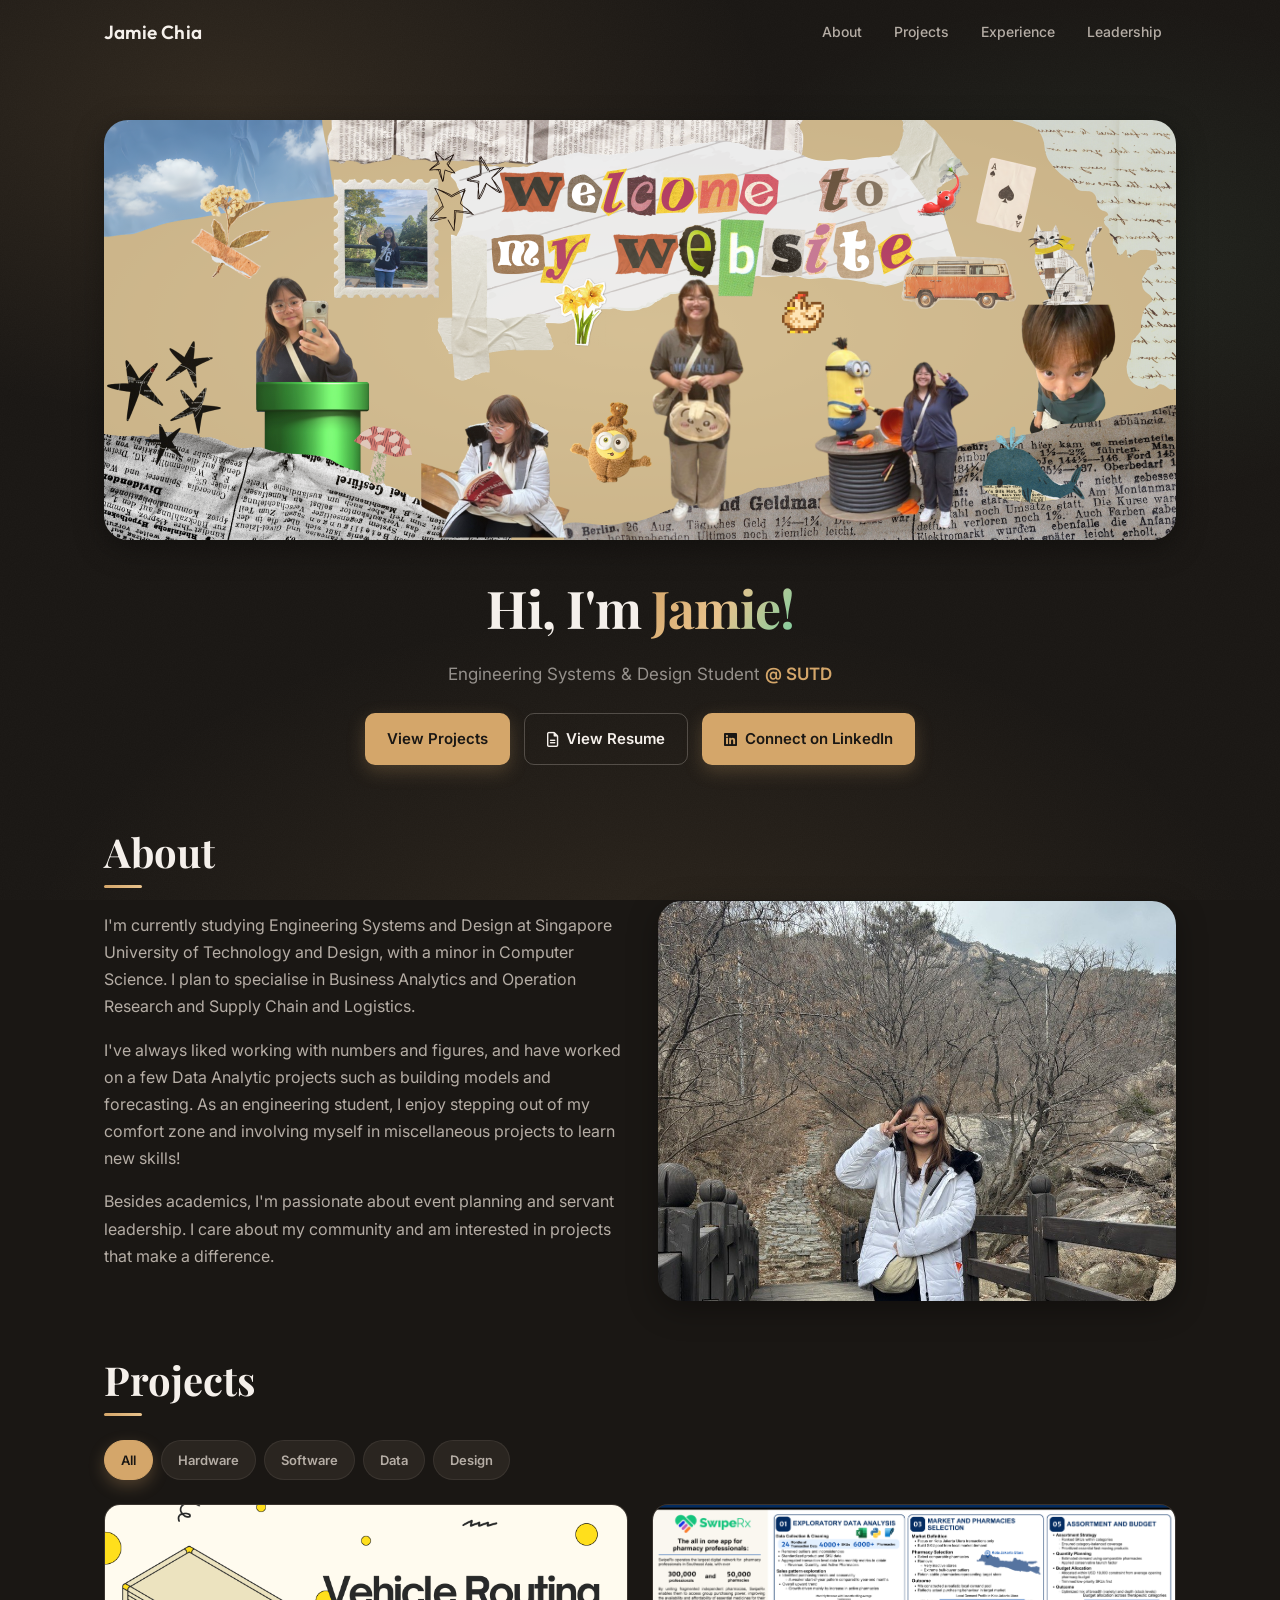
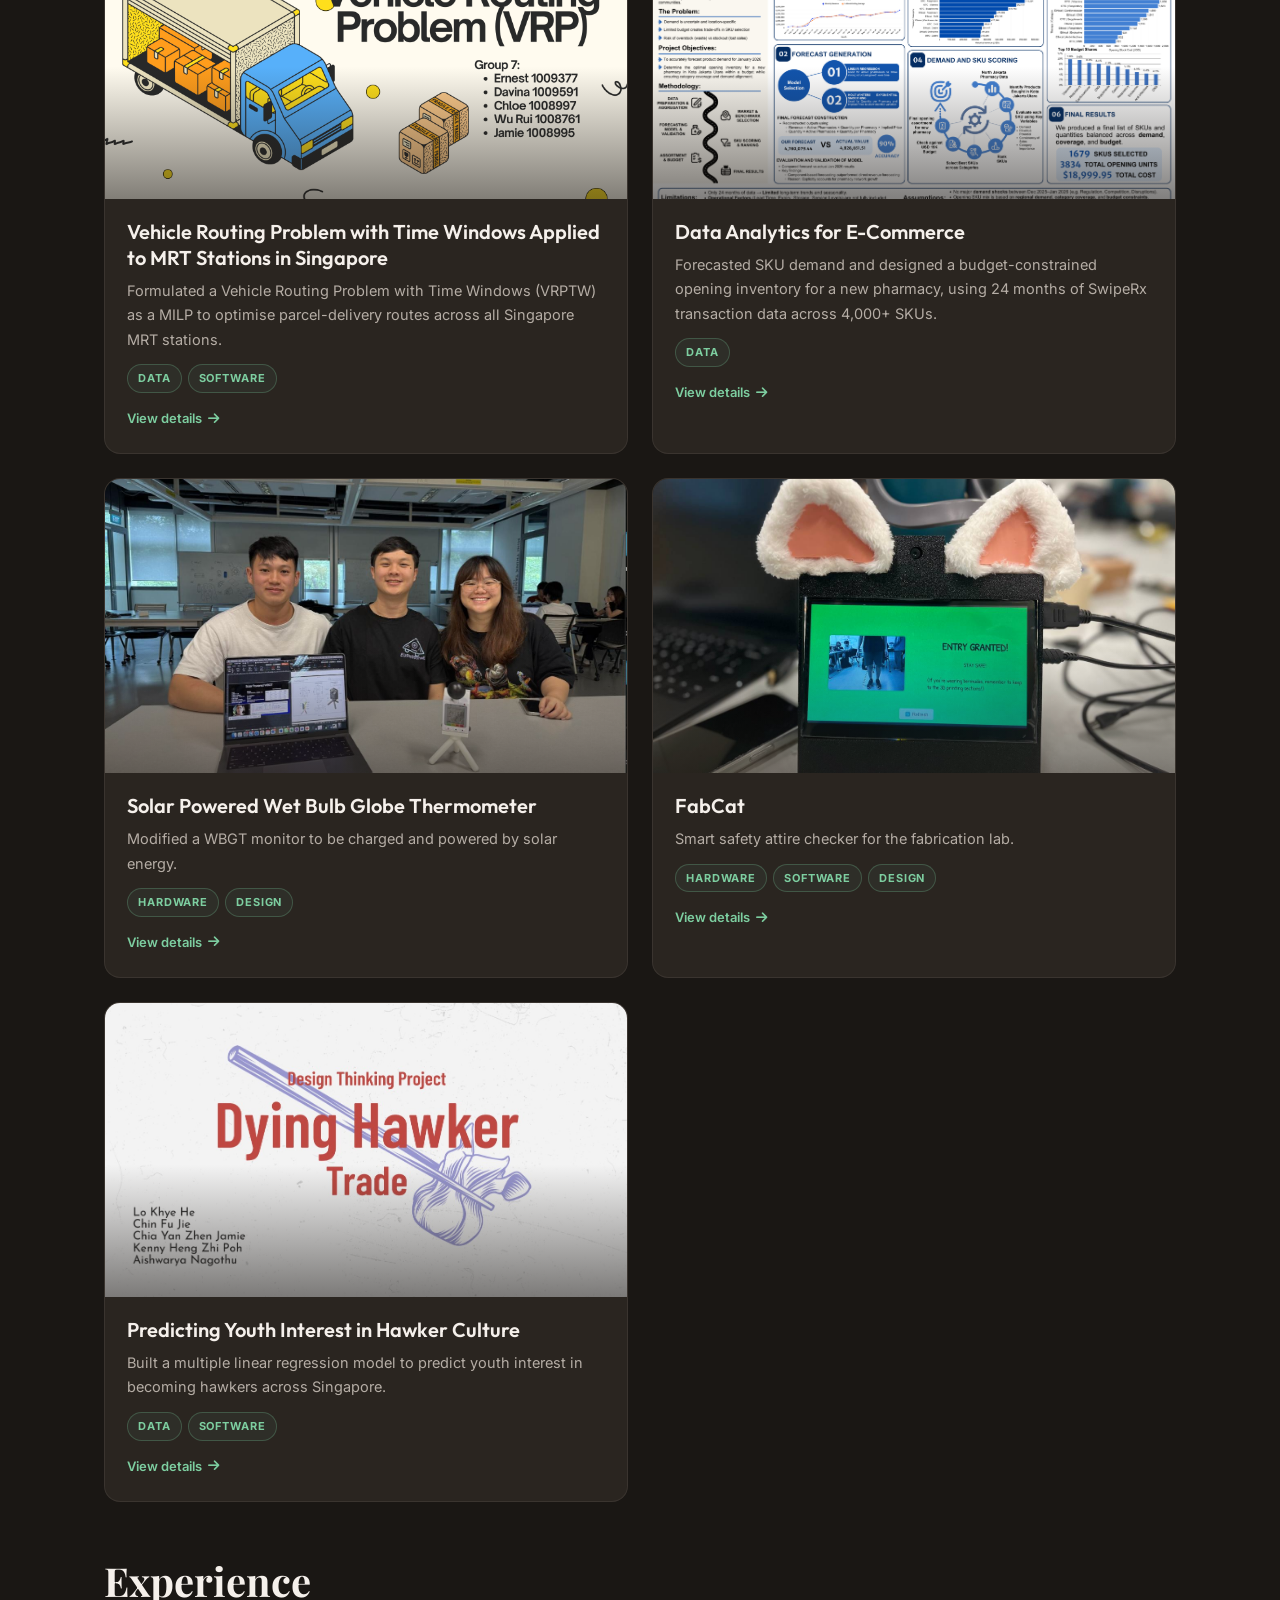
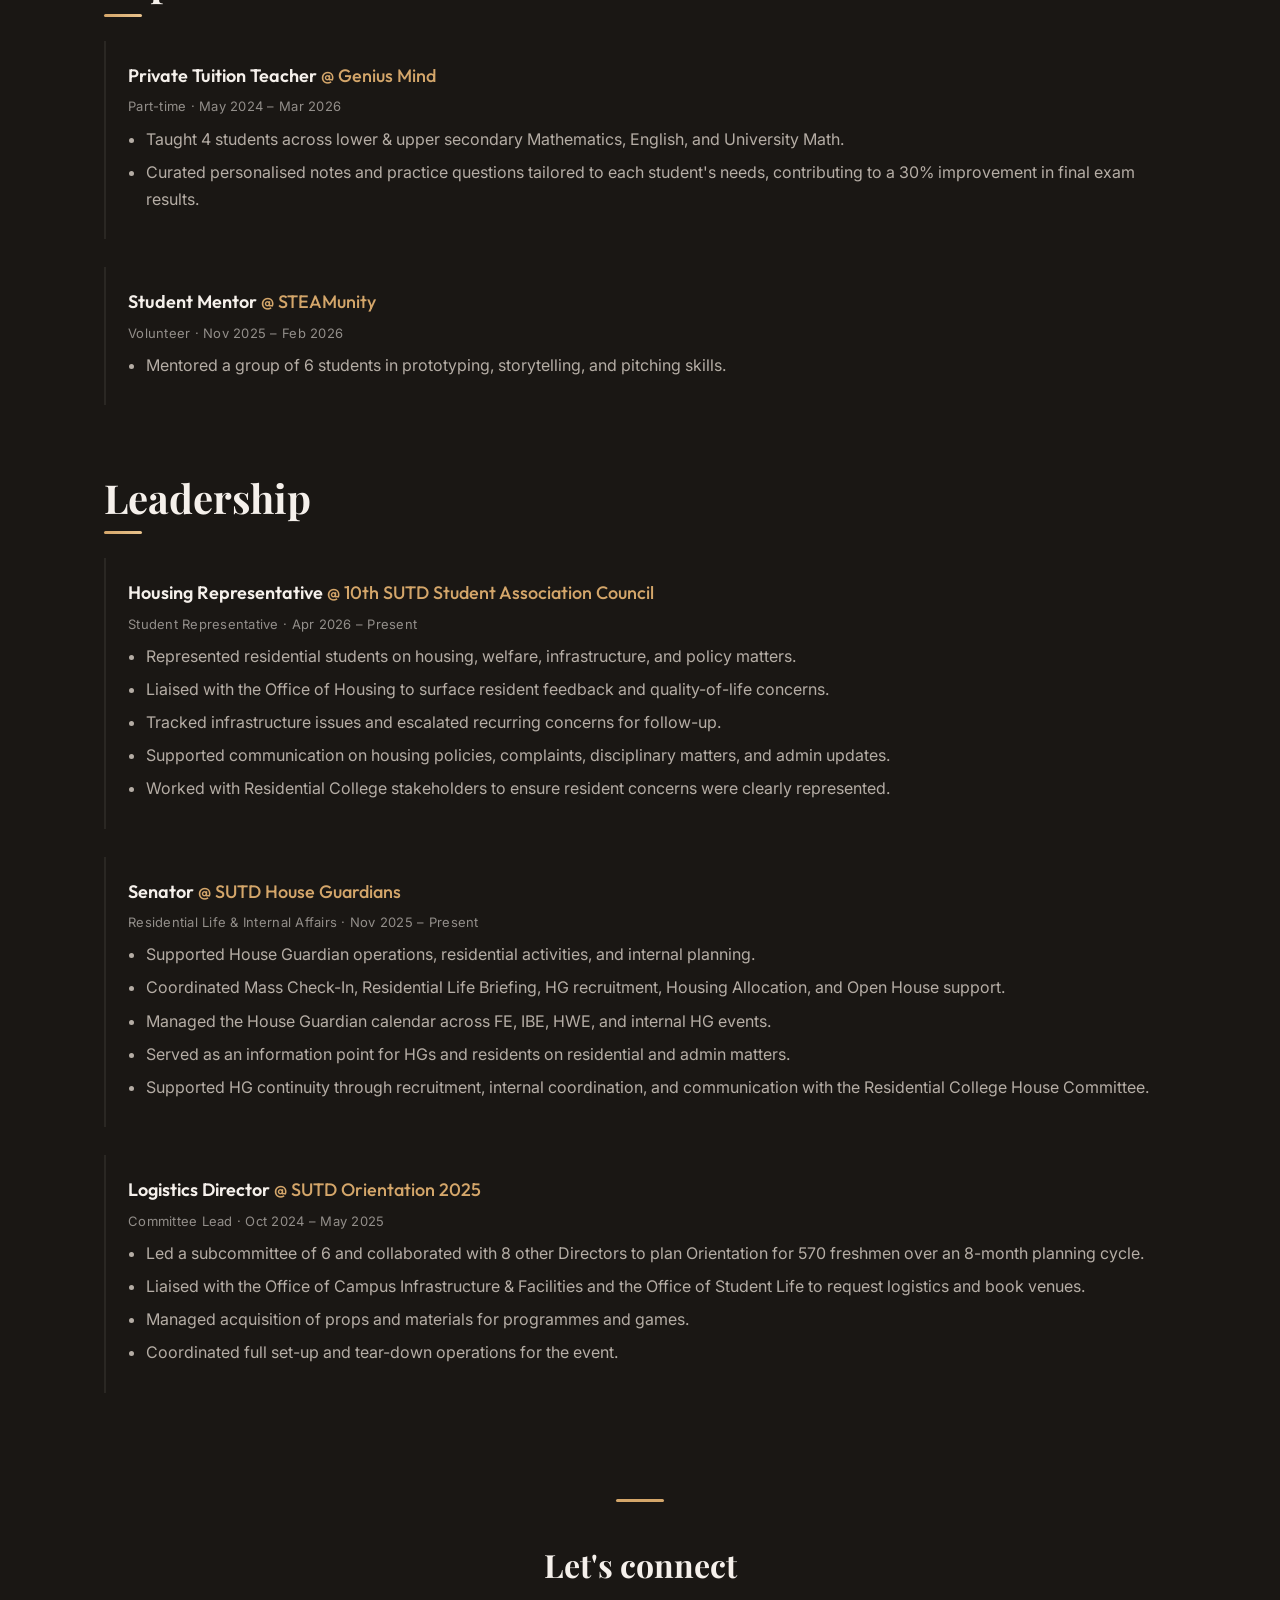
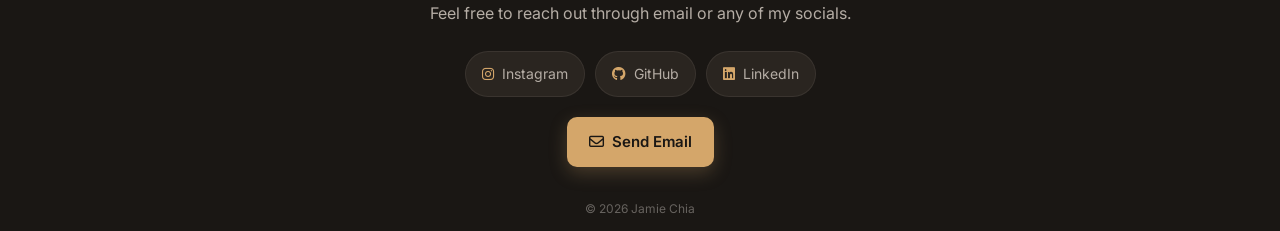
==== commit 7374633e: "VRPTW Visualisation heading, image lightbox zoom, Playfair headings, remove ice cream project" ====
--- a/docs/index.html
+++ b/docs/index.html
@@ -18,7 +18,7 @@
   <link rel="preconnect" href="https://fonts.googleapis.com" />
   <link rel="preconnect" href="https://fonts.gstatic.com" crossorigin />
   <link
-    href="https://fonts.googleapis.com/css2?family=Outfit:wght@500;600;700;800&family=Inter:wght@400;500;600;700&display=swap"
+    href="https://fonts.googleapis.com/css2?family=Playfair+Display:wght@600;700;800&family=Outfit:wght@500;600;700;800&family=Inter:wght@400;500;600;700&display=swap"
     rel="stylesheet"
   />
   <link rel="stylesheet" href="https://cdnjs.cloudflare.com/ajax/libs/font-awesome/6.5.1/css/all.min.css" />
--- a/docs/styles.css
+++ b/docs/styles.css
@@ -26,6 +26,10 @@
 
   --nav-h: 64px;
 
+  /* Playfair Display = elegant editorial headings; Outfit = clean UI text. */
+  --font-display: 'Playfair Display', Georgia, serif;
+  --font-ui: 'Outfit', sans-serif;
+
   --shadow-card: 0 8px 30px rgba(0,0,0,0.35);
   --shadow-hover: 0 18px 48px rgba(0,0,0,0.45);
   --shadow-glow: 0 0 60px rgba(212,166,106,0.18);
@@ -125,7 +129,7 @@
 }
 section { padding-bottom: var(--s-xl); scroll-margin-top: var(--nav-h); }
 .section-title {
-  font-family: 'Outfit', sans-serif;
+  font-family: var(--font-display);
   font-size: clamp(28px, 4vw, 40px);
   font-weight: 700;
   line-height: 1.15;
@@ -177,8 +181,8 @@
   mix-blend-mode: screen;
 }
 .hero-title {
-  font-family: 'Outfit', sans-serif;
-  font-size: clamp(32px, 5vw, 48px);
+  font-family: var(--font-display);
+  font-size: clamp(34px, 5.2vw, 52px);
   font-weight: 700;
   margin: 16px 0 8px;
   letter-spacing: -0.02em;
@@ -373,8 +377,8 @@
   border-radius: 2px;
 }
 .footer-title {
-  font-family: 'Outfit', sans-serif;
-  font-size: 30px; font-weight: 700;
+  font-family: var(--font-display);
+  font-size: 32px; font-weight: 700;
   margin: 0 0 8px;
 }
 .footer-sub {
@@ -465,8 +469,8 @@
   background: linear-gradient(180deg, transparent 40%, var(--bg-2));
 }
 .modal h2 {
-  font-family: 'Outfit', sans-serif;
-  font-size: clamp(24px, 3.4vw, 32px);
+  font-family: var(--font-display);
+  font-size: clamp(25px, 3.6vw, 34px);
   font-weight: 700; margin: 0 0 6px;
   color: var(--text);
 }
@@ -633,6 +637,42 @@
 .pv-thumb.active .pv-ring { border-color: var(--primary); border-width: 2.5px; }
 .pv-thumb.active .pv-label { color: var(--text); font-weight: 700; }
 
+/* ─── Lightbox ─────────────────────────────────────────────────── */
+.lightbox {
+  position: fixed; inset: 0; z-index: 200;
+  display: none;
+  background: rgba(10,8,6,0.93);
+  backdrop-filter: blur(6px); -webkit-backdrop-filter: blur(6px);
+  animation: fadeIn 200ms ease;
+}
+.lightbox.open { display: block; }
+.lightbox-scroll {
+  position: absolute; inset: 0;
+  overflow: auto;
+  display: flex; align-items: center; justify-content: center;
+  padding: 32px;
+}
+.lightbox img {
+  max-width: 100%; max-height: 100%;
+  object-fit: contain;
+  border-radius: var(--r-sm);
+  cursor: zoom-in;
+}
+.lightbox img.zoomed {
+  max-width: none; max-height: none;
+  width: auto; height: auto;
+  cursor: zoom-out;
+  border-radius: 0;
+}
+.lightbox-close {
+  position: fixed; top: 16px; right: 16px; z-index: 2;
+  width: 42px; height: 42px; border-radius: var(--r-pill);
+  background: rgba(26,23,20,0.7); color: var(--text);
+  display: inline-flex; align-items: center; justify-content: center;
+  transition: background 180ms ease, transform 180ms ease;
+}
+.lightbox-close:hover { background: rgba(26,23,20,0.95); transform: rotate(90deg); }
+
 /* ─── Stagger helper ──────────────────────────────────────────── */
 .stagger > * { opacity: 0; transform: translateY(16px); transition: opacity 600ms ease, transform 600ms cubic-bezier(0.22,1,0.36,1); }
 .stagger.in > * { opacity: 1; transform: translateY(0); }
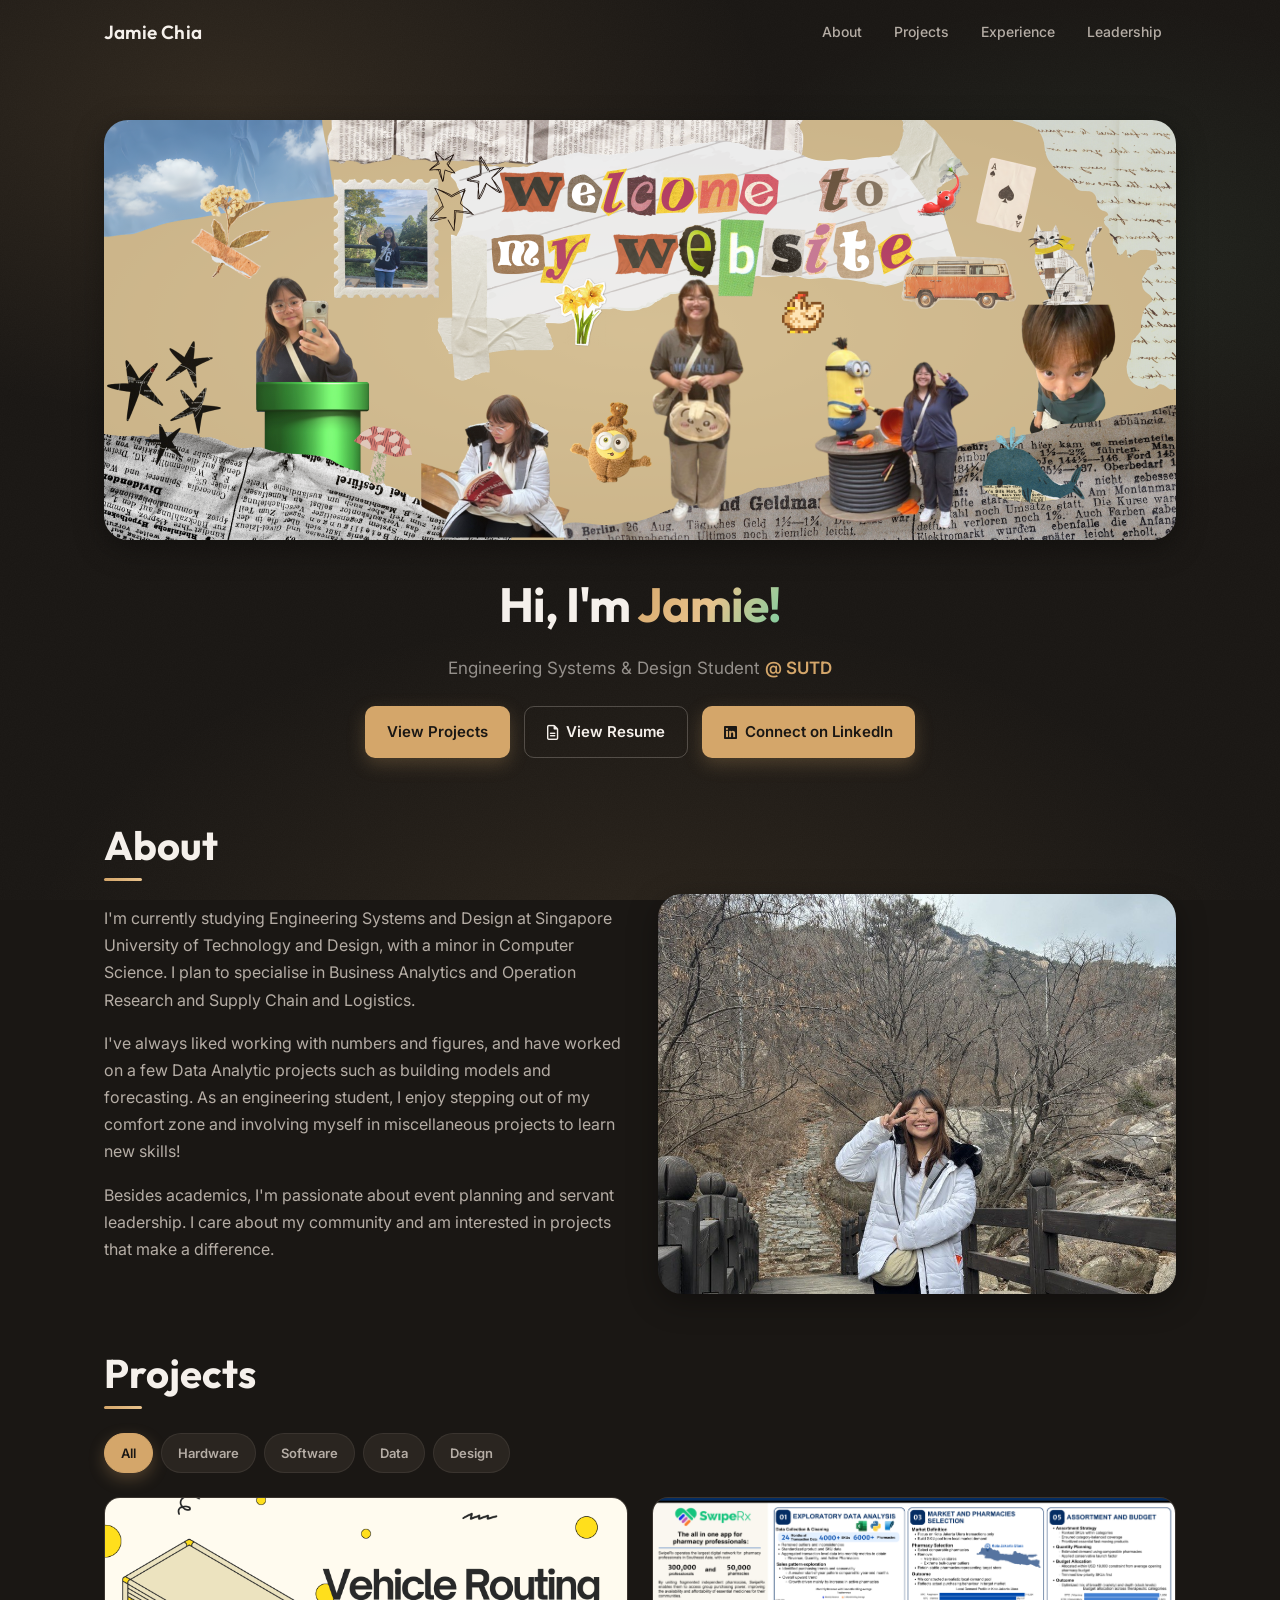
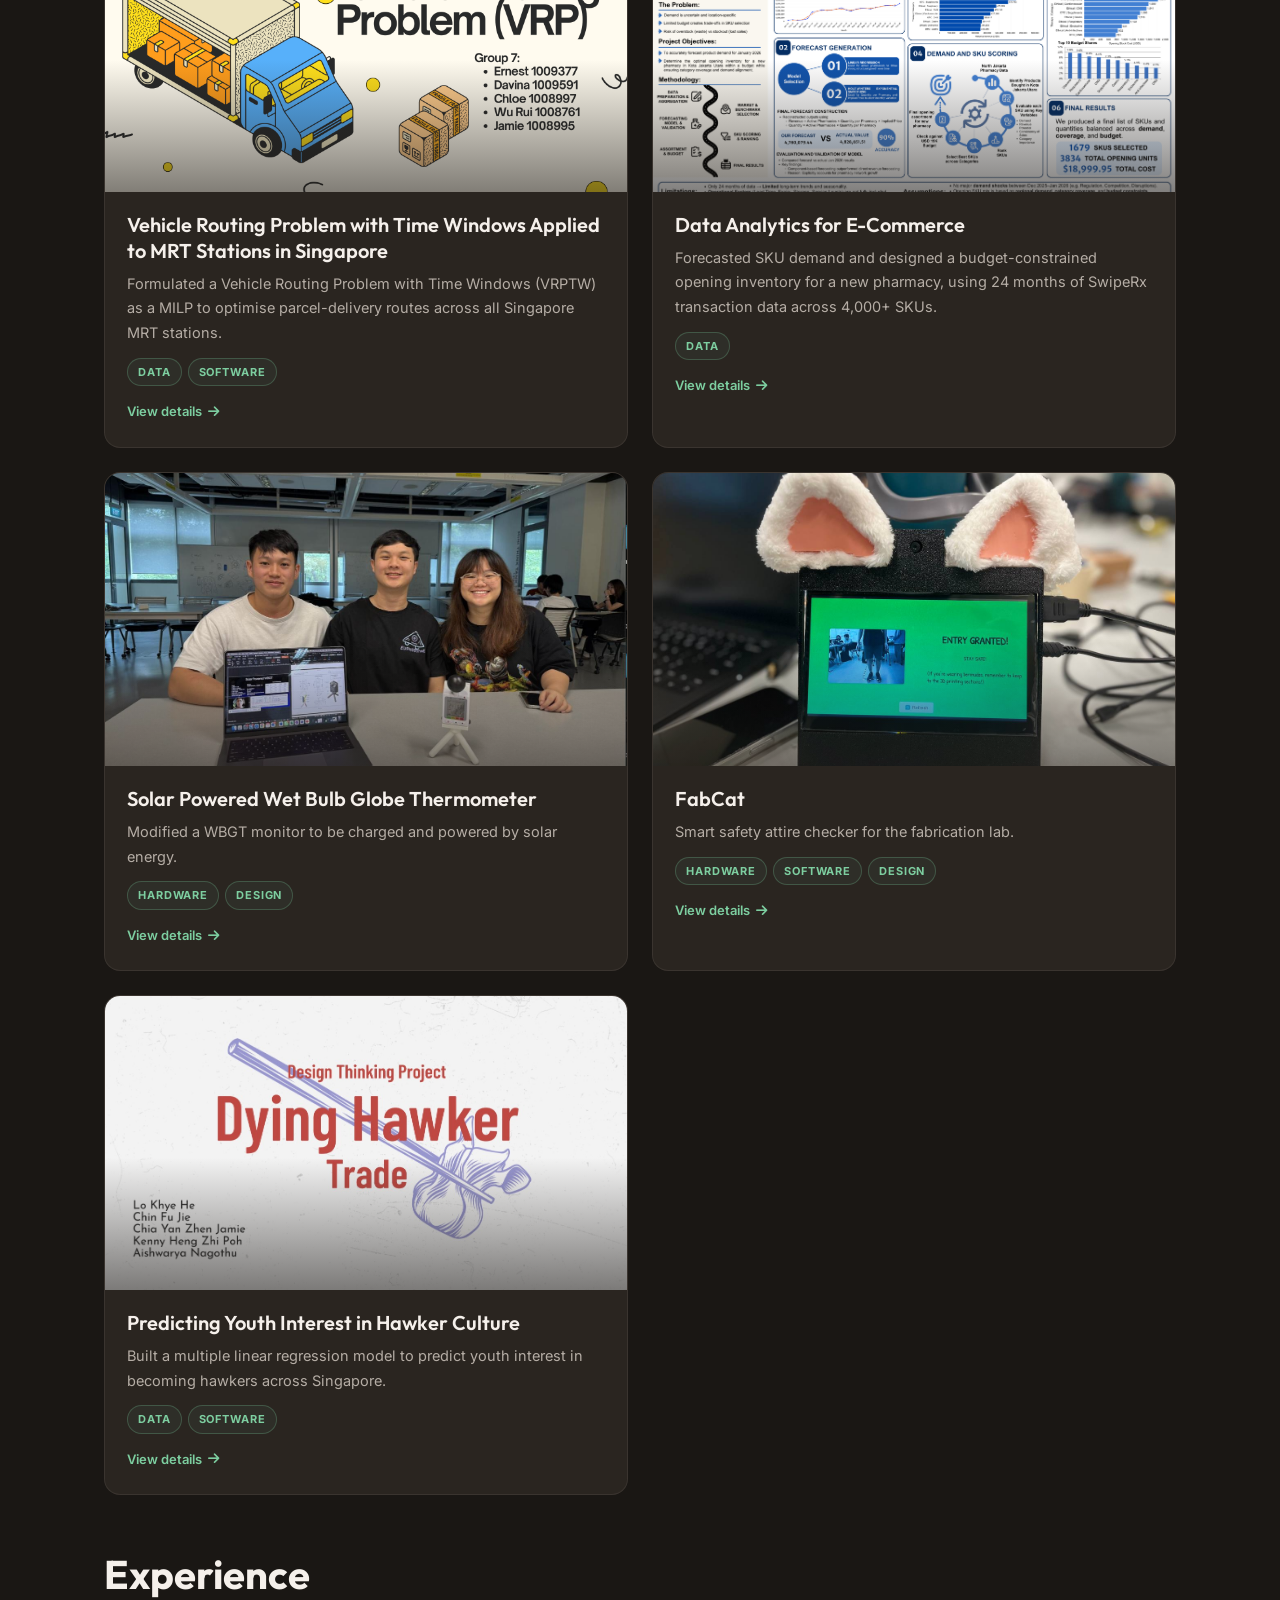
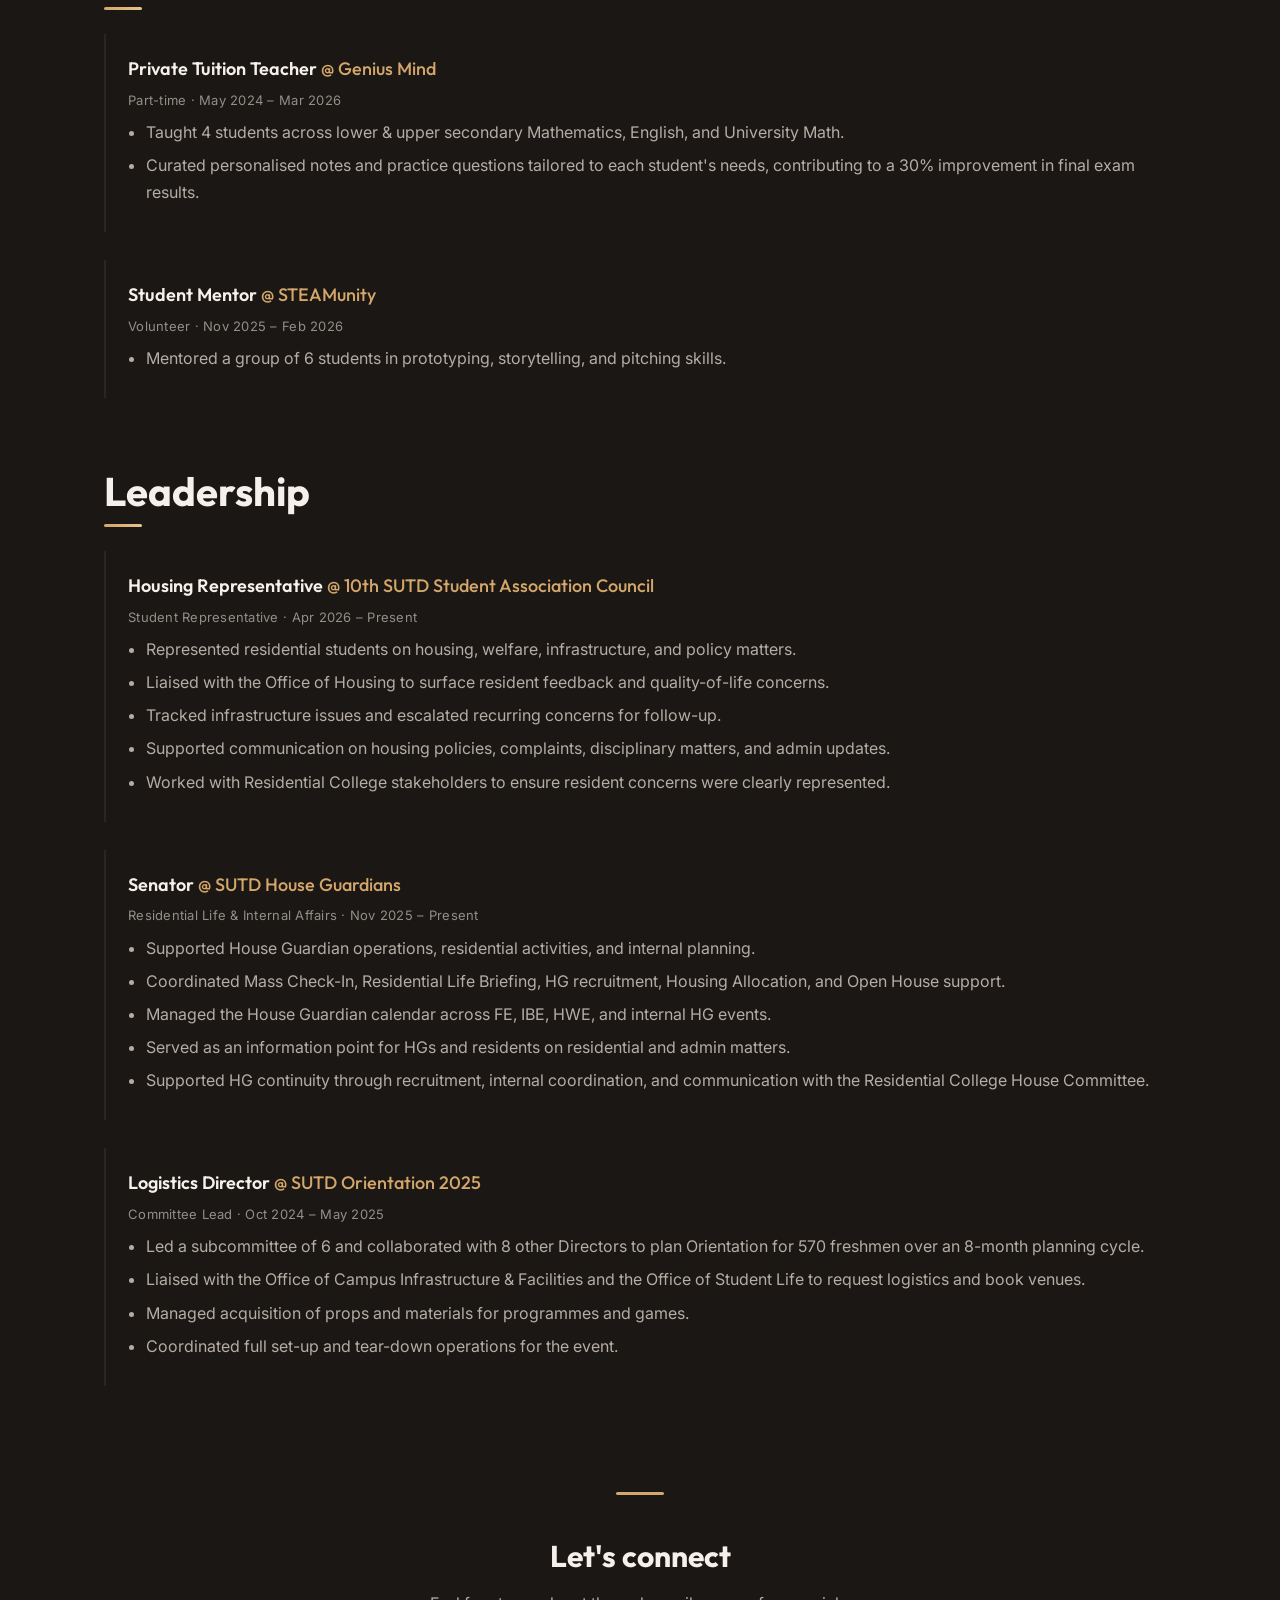
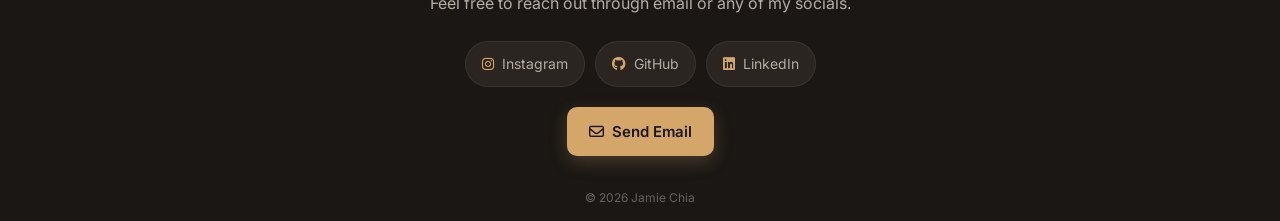
==== commit 7d50c7fe: "Revert to Outfit headings (drop Playfair)" ====
--- a/docs/index.html
+++ b/docs/index.html
@@ -18,7 +18,7 @@
   <link rel="preconnect" href="https://fonts.googleapis.com" />
   <link rel="preconnect" href="https://fonts.gstatic.com" crossorigin />
   <link
-    href="https://fonts.googleapis.com/css2?family=Playfair+Display:wght@600;700;800&family=Outfit:wght@500;600;700;800&family=Inter:wght@400;500;600;700&display=swap"
+    href="https://fonts.googleapis.com/css2?family=Outfit:wght@500;600;700;800&family=Inter:wght@400;500;600;700&display=swap"
     rel="stylesheet"
   />
   <link rel="stylesheet" href="https://cdnjs.cloudflare.com/ajax/libs/font-awesome/6.5.1/css/all.min.css" />
--- a/docs/styles.css
+++ b/docs/styles.css
@@ -26,8 +26,7 @@
 
   --nav-h: 64px;
 
-  /* Playfair Display = elegant editorial headings; Outfit = clean UI text. */
-  --font-display: 'Playfair Display', Georgia, serif;
+  --font-display: 'Outfit', sans-serif;
   --font-ui: 'Outfit', sans-serif;
 
   --shadow-card: 0 8px 30px rgba(0,0,0,0.35);
@@ -182,7 +181,7 @@
 }
 .hero-title {
   font-family: var(--font-display);
-  font-size: clamp(34px, 5.2vw, 52px);
+  font-size: clamp(32px, 5vw, 48px);
   font-weight: 700;
   margin: 16px 0 8px;
   letter-spacing: -0.02em;
@@ -378,7 +377,7 @@
 }
 .footer-title {
   font-family: var(--font-display);
-  font-size: 32px; font-weight: 700;
+  font-size: 30px; font-weight: 700;
   margin: 0 0 8px;
 }
 .footer-sub {
@@ -470,7 +469,7 @@
 }
 .modal h2 {
   font-family: var(--font-display);
-  font-size: clamp(25px, 3.6vw, 34px);
+  font-size: clamp(24px, 3.4vw, 32px);
   font-weight: 700; margin: 0 0 6px;
   color: var(--text);
 }
